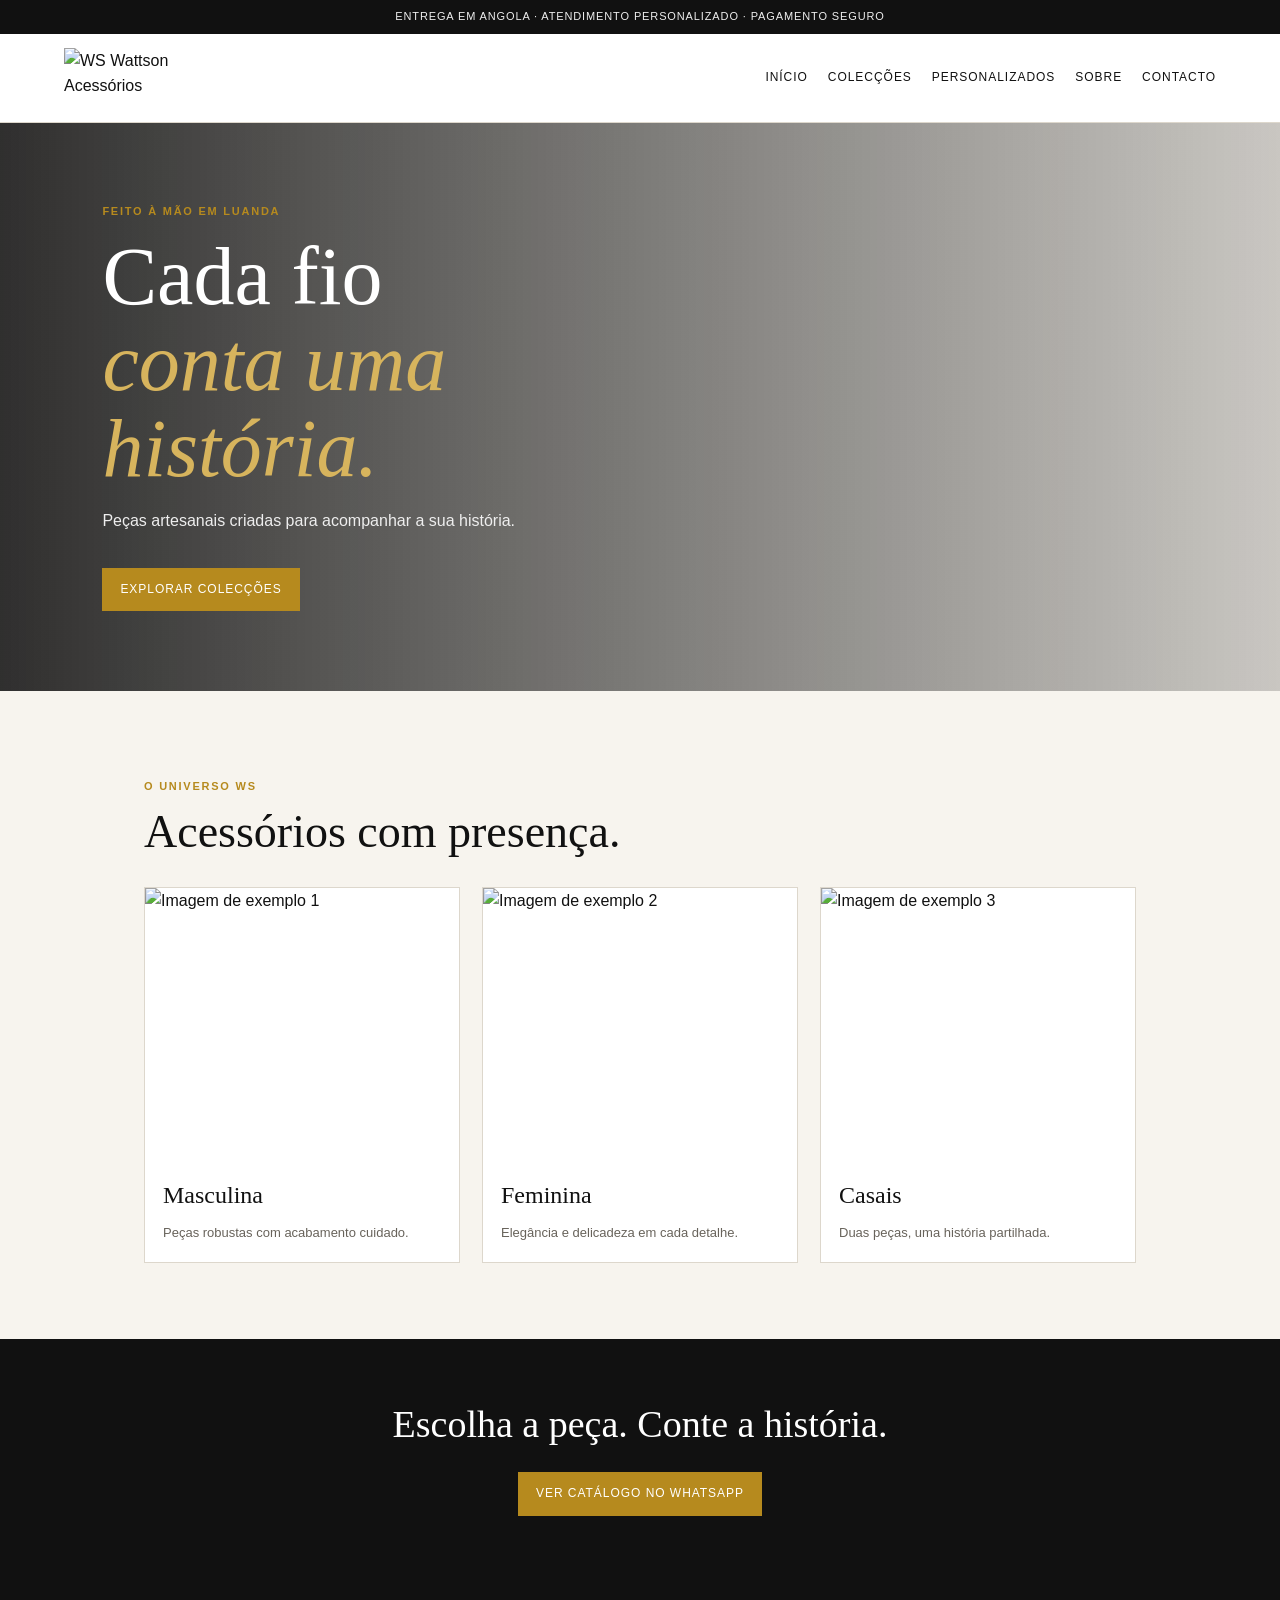
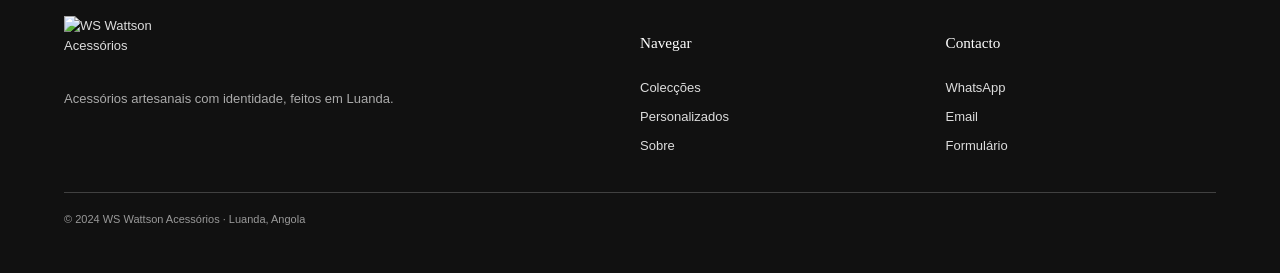
==== index.html @ c9dc46bc "Add files via upload" ====
<!doctype html><html lang="pt-PT"><head><meta charset="utf-8"><meta name="viewport" content="width=device-width,initial-scale=1"><meta name="description" content="WS Wattson Acessórios — joias artesanais feitas em Luanda"><title>WS Wattson Acessórios</title><link rel="icon" href="assets/logo-original.png"><link rel="stylesheet" href="styles.css"></head><body><div class="topo">Entrega em Angola · Atendimento personalizado · Pagamento seguro</div><header class="cabecalho"><a href="index.html"><img class="logo" src="assets/logo-original.png" alt="WS Wattson Acessórios"></a><button class="menu" aria-label="Abrir menu">☰</button><nav class="navegacao"><a href="index.html">Início</a><a href="colecoes.html">Colecções</a><a href="personalizados.html">Personalizados</a><a href="sobre.html">Sobre</a><a href="contacto.html">Contacto</a></nav></header><main><section class="hero"><div class="hero-conteudo entrada"><div class="etiqueta">Feito à mão em Luanda</div><h1>Cada fio<br><em>conta uma história.</em></h1><p>Peças artesanais criadas para acompanhar a sua história.</p><a class="botao" href="colecoes.html">Explorar colecções</a></div></section><section class="secao entrada"><p class="etiqueta">O universo WS</p><h2 class="titulo">Acessórios com presença.</h2><div class="grelha"><a class="cartao" href="masculina.html"><img src="assets/pulseirasmasculinas.jpg" alt="Imagem de exemplo 1"><div><h2>Masculina</h2><p>Peças robustas com acabamento cuidado.</p></div></a><a class="cartao" href="feminina.html"><img src="assets/pulseirasfemeninas.jpg" alt="Imagem de exemplo 2"><div><h2>Feminina</h2><p>Elegância e delicadeza em cada detalhe.</p></div></a><a class="cartao" href="casais.html"><img src="assets/pulseirascasais.jpg" alt="Imagem de exemplo 3"><div><h2>Casais</h2><p>Duas peças, uma história partilhada.</p></div></a></div></section><div class="faixa"><h2>Escolha a peça. Conte a história.</h2><a class="botao" href="https://wa.me/c/244933224116">Ver catálogo no WhatsApp</a></div></main><footer class="rodape"><div><img class="logo" src="assets/logo-original.png" alt="WS Wattson Acessórios"><p>Acessórios artesanais com identidade, feitos em Luanda.</p></div><div class="rodape-links"><h3>Navegar</h3><a href="colecoes.html">Colecções</a><a href="personalizados.html">Personalizados</a><a href="sobre.html">Sobre</a></div><div class="rodape-links"><h3>Contacto</h3><a href="https://wa.me/c/244933224116">WhatsApp</a><a href="mailto:wswattson03@gmail.com">Email</a><a href="contacto.html">Formulário</a></div><div class="rodape-final">© 2024 WS Wattson Acessórios · Luanda, Angola</div></footer><script src="script.js"></script></body></html>
---- styles.css ----
/* WS Wattson Acessórios — CSS simples, responsivo e fácil de editar. */
:root{--preto:#111;--dourado:#b68a1e;--creme:#f7f4ee;--cinza:#68635b;--linha:#ddd7cc}*{box-sizing:border-box}html{scroll-behavior:smooth}body{margin:0;color:var(--preto);background:var(--creme);font-family:Arial,Helvetica,sans-serif;line-height:1.6}a{color:inherit;text-decoration:none}img{max-width:100%;display:block}.topo{background:var(--preto);color:#eee;padding:8px 5%;font-size:11px;text-align:center;letter-spacing:.08em;text-transform:uppercase}.cabecalho{display:flex;align-items:center;justify-content:space-between;gap:24px;padding:14px 5%;background:#fff;border-bottom:1px solid var(--linha);position:sticky;top:0;z-index:10}.logo{width:145px;height:60px;object-fit:contain}.navegacao{display:flex;gap:20px;align-items:center;font-size:12px;text-transform:uppercase;letter-spacing:.08em}.navegacao a:hover,.rodape a:hover{color:var(--dourado)}.menu{display:none;background:none;border:0;font-size:26px}.hero{min-height:520px;padding:80px 8%;display:flex;align-items:center;color:#fff;background:linear-gradient(90deg,#111d,#1113),url('assets/exemplo1.jpg') center/cover}.hero-conteudo{max-width:600px}.etiqueta{color:var(--dourado);font-size:11px;text-transform:uppercase;letter-spacing:.16em;font-weight:bold}.hero h1,.pagina h1{font-family:Georgia,serif;font-weight:400;line-height:1.05;font-size:clamp(42px,7vw,82px);margin:14px 0}.hero h1 em,.pagina h1 em{color:#d7b45d}.hero p{max-width:500px;color:#eee}.botao{display:inline-block;background:var(--dourado);color:#fff;padding:12px 18px;margin-top:18px;font-size:12px;text-transform:uppercase;letter-spacing:.08em}.botao:hover{background:#8f6815}.secao{max-width:1120px;margin:auto;padding:76px 5%}.titulo{font-family:Georgia,serif;font-weight:400;font-size:46px;line-height:1.1;margin:10px 0 30px}.introducao{max-width:650px;color:var(--cinza)}.grelha{display:grid;grid-template-columns:repeat(3,1fr);gap:22px}.cartao{background:#fff;border:1px solid var(--linha);transition:transform .25s,box-shadow .25s}.cartao:hover{transform:translateY(-4px);box-shadow:0 12px 24px #1111}.cartao img{width:100%;height:270px;object-fit:cover}.cartao div{padding:18px}.cartao h2,.cartao h3{font-family:Georgia,serif;font-weight:400;margin:0 0 8px}.cartao p{font-size:13px;color:var(--cinza);margin:0}.lista{display:grid;gap:0;border-top:1px solid var(--linha)}.item{display:grid;grid-template-columns:70px 1fr;gap:16px;padding:22px 0;border-bottom:1px solid var(--linha)}.numero{color:var(--dourado);font-weight:bold}.faixa{background:var(--preto);color:#fff;padding:55px 8%;text-align:center}.faixa h2{font-family:Georgia,serif;font-weight:400;font-size:38px;margin:0}.pagina{padding:70px 5%;max-width:1100px;margin:auto}.pagina-capa{background:#e9e4da;padding:65px 8%;margin-bottom:20px}.duas-colunas{display:grid;grid-template-columns:1fr 1fr;gap:50px;align-items:start}.contactos{display:grid;gap:14px;color:var(--cinza)}.formulario{display:grid;gap:15px}.formulario label{font-size:12px;text-transform:uppercase;letter-spacing:.08em}.formulario input,.formulario textarea{width:100%;padding:12px;border:1px solid var(--linha);background:#fff;font:inherit}.rodape{background:var(--preto);color:#ddd;padding:45px 5%;display:grid;grid-template-columns:2fr 1fr 1fr;gap:35px;font-size:13px}.rodape h3{color:#fff;font-family:Georgia,serif;font-weight:400}.rodape p{color:#aaa}.rodape-links{display:grid;gap:8px}.rodape-final{grid-column:1/-1;border-top:1px solid #fff3;padding-top:18px;color:#999;font-size:11px}.entrada{opacity:0;transform:translateY(12px);transition:opacity .6s,transform .6s}.entrada.visivel{opacity:1;transform:none}.aviso{padding:15px;background:#f0e9d9;border-left:3px solid var(--dourado);color:#62583e;font-size:13px}@media(max-width:760px){.cabecalho{padding:10px 5%}.logo{width:116px;height:52px}.menu{display:block}.navegacao{display:none;position:absolute;top:72px;left:0;right:0;background:#fff;padding:18px 5%;border-bottom:1px solid var(--linha);flex-direction:column;align-items:flex-start}.navegacao.aberto{display:flex}.hero{min-height:500px;padding:60px 7%}.grelha,.duas-colunas,.rodape{grid-template-columns:1fr}.secao,.pagina{padding:55px 7%}.titulo{font-size:38px}.cartao img{height:220px}.rodape-final{grid-column:auto}}
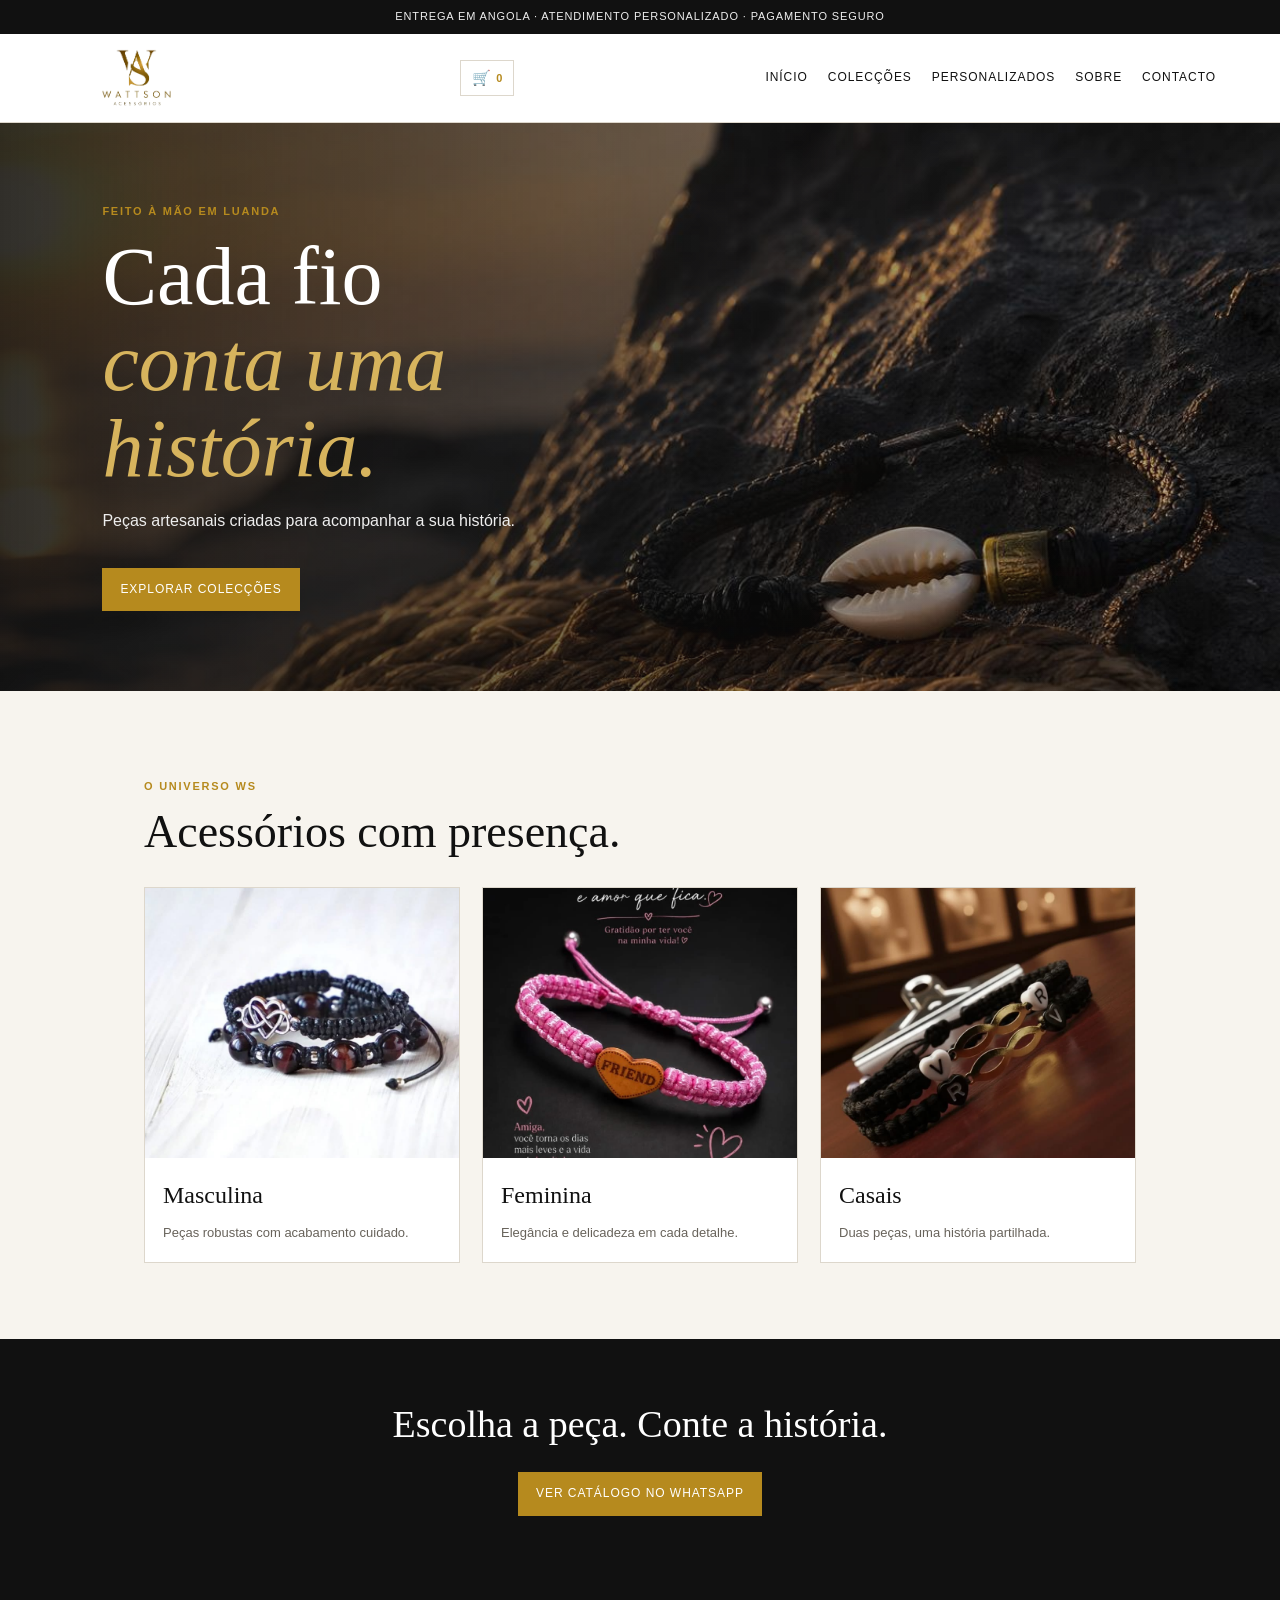
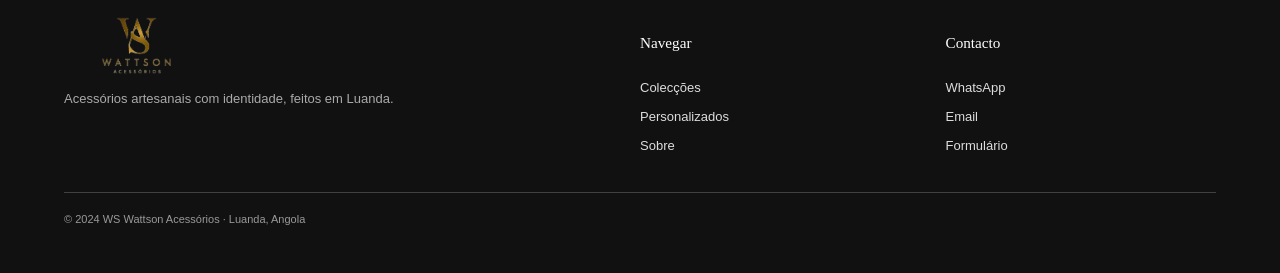
==== commit a4074bc7: "Add files via upload" ====
--- a/index.html
+++ b/index.html
@@ -1 +1 @@
-<!doctype html><html lang="pt-PT"><head><meta charset="utf-8"><meta name="viewport" content="width=device-width,initial-scale=1"><meta name="description" content="WS Wattson Acessórios — joias artesanais feitas em Luanda"><title>WS Wattson Acessórios</title><link rel="icon" href="assets/logo-original.png"><link rel="stylesheet" href="styles.css"></head><body><div class="topo">Entrega em Angola · Atendimento personalizado · Pagamento seguro</div><header class="cabecalho"><a href="index.html"><img class="logo" src="assets/logo-original.png" alt="WS Wattson Acessórios"></a><button class="menu" aria-label="Abrir menu">☰</button><nav class="navegacao"><a href="index.html">Início</a><a href="colecoes.html">Colecções</a><a href="personalizados.html">Personalizados</a><a href="sobre.html">Sobre</a><a href="contacto.html">Contacto</a></nav></header><main><section class="hero"><div class="hero-conteudo entrada"><div class="etiqueta">Feito à mão em Luanda</div><h1>Cada fio<br><em>conta uma história.</em></h1><p>Peças artesanais criadas para acompanhar a sua história.</p><a class="botao" href="colecoes.html">Explorar colecções</a></div></section><section class="secao entrada"><p class="etiqueta">O universo WS</p><h2 class="titulo">Acessórios com presença.</h2><div class="grelha"><a class="cartao" href="masculina.html"><img src="assets/pulseirasmasculinas.jpg" alt="Imagem de exemplo 1"><div><h2>Masculina</h2><p>Peças robustas com acabamento cuidado.</p></div></a><a class="cartao" href="feminina.html"><img src="assets/pulseirasfemeninas.jpg" alt="Imagem de exemplo 2"><div><h2>Feminina</h2><p>Elegância e delicadeza em cada detalhe.</p></div></a><a class="cartao" href="casais.html"><img src="assets/pulseirascasais.jpg" alt="Imagem de exemplo 3"><div><h2>Casais</h2><p>Duas peças, uma história partilhada.</p></div></a></div></section><div class="faixa"><h2>Escolha a peça. Conte a história.</h2><a class="botao" href="https://wa.me/c/244933224116">Ver catálogo no WhatsApp</a></div></main><footer class="rodape"><div><img class="logo" src="assets/logo-original.png" alt="WS Wattson Acessórios"><p>Acessórios artesanais com identidade, feitos em Luanda.</p></div><div class="rodape-links"><h3>Navegar</h3><a href="colecoes.html">Colecções</a><a href="personalizados.html">Personalizados</a><a href="sobre.html">Sobre</a></div><div class="rodape-links"><h3>Contacto</h3><a href="https://wa.me/c/244933224116">WhatsApp</a><a href="mailto:wswattson03@gmail.com">Email</a><a href="contacto.html">Formulário</a></div><div class="rodape-final">© 2024 WS Wattson Acessórios · Luanda, Angola</div></footer><script src="script.js"></script></body></html>
+<!doctype html><html lang="pt-PT"><head><meta charset="utf-8"><meta name="viewport" content="width=device-width,initial-scale=1"><meta name="description" content="WS Wattson Acessórios — joias artesanais feitas em Luanda"><title>WS Wattson Acessórios</title><link rel="icon" href="assets/logo-original.png"><link rel="stylesheet" href="styles.css"></head><body><div class="topo">Entrega em Angola · Atendimento personalizado · Pagamento seguro</div><header class="cabecalho"><a href="index.html"><img class="logo" src="assets/logo-original.png" alt="WS Wattson Acessórios"></a><div class="cabecalho-acoes"><button class="carrinho" type="button" aria-label="Abrir carrinho" data-cart>🛒 <span>0</span></button><button class="menu" aria-label="Abrir menu">☰</button></div><nav class="navegacao"><a href="index.html">Início</a><a href="colecoes.html">Colecções</a><a href="personalizados.html">Personalizados</a><a href="sobre.html">Sobre</a><a href="contacto.html">Contacto</a></nav></header><main><section class="hero"><div class="hero-conteudo entrada"><div class="etiqueta">Feito à mão em Luanda</div><h1>Cada fio<br><em>conta uma história.</em></h1><p>Peças artesanais criadas para acompanhar a sua história.</p><a class="botao" href="colecoes.html">Explorar colecções</a></div></section><section class="secao entrada"><p class="etiqueta">O universo WS</p><h2 class="titulo">Acessórios com presença.</h2><div class="grelha"><a class="cartao" href="masculina.html"><img src="assets/pulseirasmasculinas.jpg" alt="Imagem de exemplo 1"><div><h2>Masculina</h2><p>Peças robustas com acabamento cuidado.</p></div></a><a class="cartao" href="feminina.html"><img src="assets/pulseirasfemeninas.jpg" alt="Imagem de exemplo 2"><div><h2>Feminina</h2><p>Elegância e delicadeza em cada detalhe.</p></div></a><a class="cartao" href="casais.html"><img src="assets/pulseirascasais.jpg" alt="Imagem de exemplo 3"><div><h2>Casais</h2><p>Duas peças, uma história partilhada.</p></div></a></div></section><div class="faixa"><h2>Escolha a peça. Conte a história.</h2><a class="botao" href="https://wa.me/c/244933224116">Ver catálogo no WhatsApp</a></div></main><footer class="rodape"><div><img class="logo" src="assets/logo-original.png" alt="WS Wattson Acessórios"><p>Acessórios artesanais com identidade, feitos em Luanda.</p></div><div class="rodape-links"><h3>Navegar</h3><a href="colecoes.html">Colecções</a><a href="personalizados.html">Personalizados</a><a href="sobre.html">Sobre</a></div><div class="rodape-links"><h3>Contacto</h3><a href="https://wa.me/c/244933224116">WhatsApp</a><a href="mailto:wswattson03@gmail.com">Email</a><a href="contacto.html">Formulário</a></div><div class="rodape-final">© 2024 WS Wattson Acessórios · Luanda, Angola</div></footer><script src="script.js"></script></body></html>
--- a/styles.css
+++ b/styles.css
@@ -1,2 +1,5 @@
 /* WS Wattson Acessórios — CSS simples, responsivo e fácil de editar. */
 :root{--preto:#111;--dourado:#b68a1e;--creme:#f7f4ee;--cinza:#68635b;--linha:#ddd7cc}*{box-sizing:border-box}html{scroll-behavior:smooth}body{margin:0;color:var(--preto);background:var(--creme);font-family:Arial,Helvetica,sans-serif;line-height:1.6}a{color:inherit;text-decoration:none}img{max-width:100%;display:block}.topo{background:var(--preto);color:#eee;padding:8px 5%;font-size:11px;text-align:center;letter-spacing:.08em;text-transform:uppercase}.cabecalho{display:flex;align-items:center;justify-content:space-between;gap:24px;padding:14px 5%;background:#fff;border-bottom:1px solid var(--linha);position:sticky;top:0;z-index:10}.logo{width:145px;height:60px;object-fit:contain}.navegacao{display:flex;gap:20px;align-items:center;font-size:12px;text-transform:uppercase;letter-spacing:.08em}.navegacao a:hover,.rodape a:hover{color:var(--dourado)}.menu{display:none;background:none;border:0;font-size:26px}.hero{min-height:520px;padding:80px 8%;display:flex;align-items:center;color:#fff;background:linear-gradient(90deg,#111d,#1113),url('assets/exemplo1.jpg') center/cover}.hero-conteudo{max-width:600px}.etiqueta{color:var(--dourado);font-size:11px;text-transform:uppercase;letter-spacing:.16em;font-weight:bold}.hero h1,.pagina h1{font-family:Georgia,serif;font-weight:400;line-height:1.05;font-size:clamp(42px,7vw,82px);margin:14px 0}.hero h1 em,.pagina h1 em{color:#d7b45d}.hero p{max-width:500px;color:#eee}.botao{display:inline-block;background:var(--dourado);color:#fff;padding:12px 18px;margin-top:18px;font-size:12px;text-transform:uppercase;letter-spacing:.08em}.botao:hover{background:#8f6815}.secao{max-width:1120px;margin:auto;padding:76px 5%}.titulo{font-family:Georgia,serif;font-weight:400;font-size:46px;line-height:1.1;margin:10px 0 30px}.introducao{max-width:650px;color:var(--cinza)}.grelha{display:grid;grid-template-columns:repeat(3,1fr);gap:22px}.cartao{background:#fff;border:1px solid var(--linha);transition:transform .25s,box-shadow .25s}.cartao:hover{transform:translateY(-4px);box-shadow:0 12px 24px #1111}.cartao img{width:100%;height:270px;object-fit:cover}.cartao div{padding:18px}.cartao h2,.cartao h3{font-family:Georgia,serif;font-weight:400;margin:0 0 8px}.cartao p{font-size:13px;color:var(--cinza);margin:0}.lista{display:grid;gap:0;border-top:1px solid var(--linha)}.item{display:grid;grid-template-columns:70px 1fr;gap:16px;padding:22px 0;border-bottom:1px solid var(--linha)}.numero{color:var(--dourado);font-weight:bold}.faixa{background:var(--preto);color:#fff;padding:55px 8%;text-align:center}.faixa h2{font-family:Georgia,serif;font-weight:400;font-size:38px;margin:0}.pagina{padding:70px 5%;max-width:1100px;margin:auto}.pagina-capa{background:#e9e4da;padding:65px 8%;margin-bottom:20px}.duas-colunas{display:grid;grid-template-columns:1fr 1fr;gap:50px;align-items:start}.contactos{display:grid;gap:14px;color:var(--cinza)}.formulario{display:grid;gap:15px}.formulario label{font-size:12px;text-transform:uppercase;letter-spacing:.08em}.formulario input,.formulario textarea{width:100%;padding:12px;border:1px solid var(--linha);background:#fff;font:inherit}.rodape{background:var(--preto);color:#ddd;padding:45px 5%;display:grid;grid-template-columns:2fr 1fr 1fr;gap:35px;font-size:13px}.rodape h3{color:#fff;font-family:Georgia,serif;font-weight:400}.rodape p{color:#aaa}.rodape-links{display:grid;gap:8px}.rodape-final{grid-column:1/-1;border-top:1px solid #fff3;padding-top:18px;color:#999;font-size:11px}.entrada{opacity:0;transform:translateY(12px);transition:opacity .6s,transform .6s}.entrada.visivel{opacity:1;transform:none}.aviso{padding:15px;background:#f0e9d9;border-left:3px solid var(--dourado);color:#62583e;font-size:13px}@media(max-width:760px){.cabecalho{padding:10px 5%}.logo{width:116px;height:52px}.menu{display:block}.navegacao{display:none;position:absolute;top:72px;left:0;right:0;background:#fff;padding:18px 5%;border-bottom:1px solid var(--linha);flex-direction:column;align-items:flex-start}.navegacao.aberto{display:flex}.hero{min-height:500px;padding:60px 7%}.grelha,.duas-colunas,.rodape{grid-template-columns:1fr}.secao,.pagina{padding:55px 7%}.titulo{font-size:38px}.cartao img{height:220px}.rodape-final{grid-column:auto}}
+
+/* Carrinho directo para WhatsApp */
+.cabecalho-acoes{display:flex;align-items:center;gap:12px}.carrinho{display:inline-flex;align-items:center;gap:5px;border:1px solid var(--linha,#ddd7cc);background:#fff;color:var(--preto,#111);padding:8px 11px;font-size:15px;cursor:pointer}.carrinho span{font-size:11px;color:var(--dourado,#b68a1e);font-weight:bold}.carrinho:hover{border-color:var(--dourado,#b68a1e);color:var(--dourado,#b68a1e)}@media(max-width:760px){.cabecalho-acoes{gap:8px}.carrinho{padding:7px 9px}}
